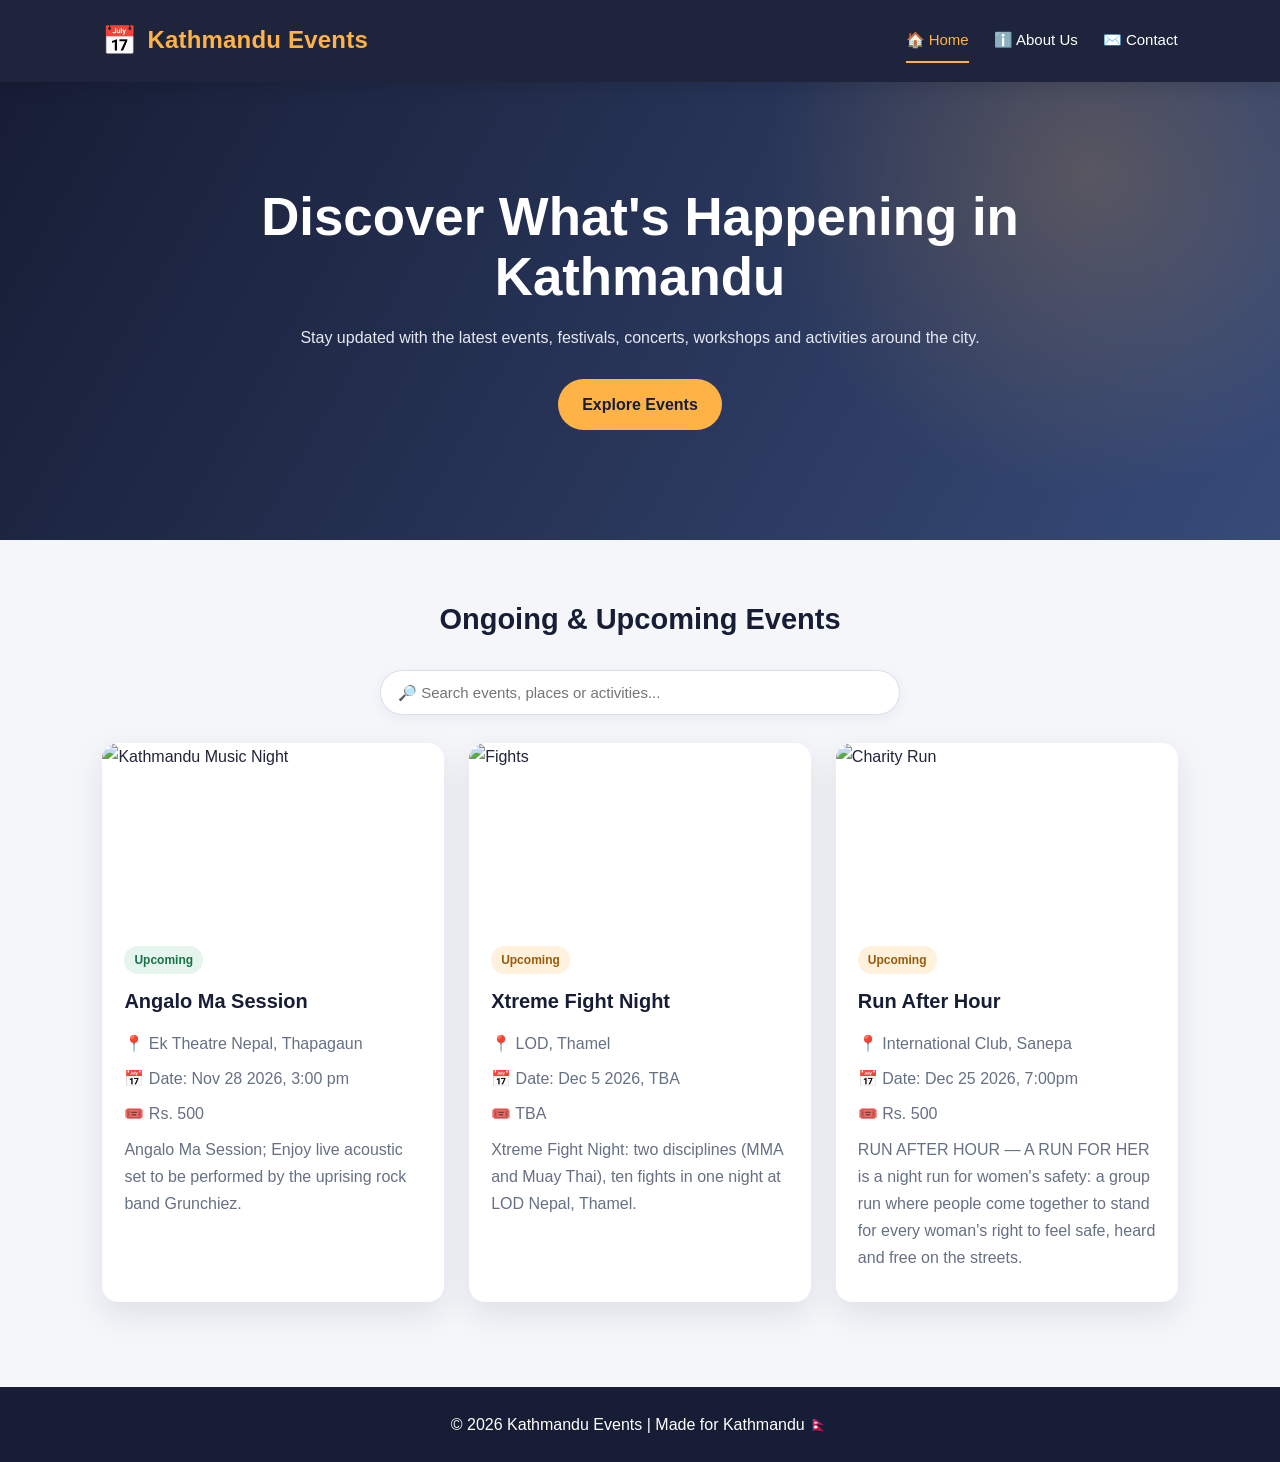
==== index.html @ 29930930 "Add files via upload" ====
<!DOCTYPE html>
<html lang="en">
<head>
    <meta charset="UTF-8">
    <meta name="viewport" content="width=device-width, initial-scale=1.0">
    <title>Kathmandu Events | Home</title>
    <link rel="stylesheet" href="style.css">
    <script src="js/script.js" defer></script>
</head>
<body>
<header class="header">
    <div class="logo"><span>📅</span><h1>Kathmandu Events</h1></div>
    <nav class="navbar" aria-label="Main navigation">
        <a href="SujinProject.html" class="active" aria-current="page">🏠 Home</a>
        <a href="about.html">ℹ️ About Us</a>
        <a href="contact.html">✉️ Contact</a>
    </nav>
</header>

<section class="hero" id="home">
    <h2>Discover What's Happening in Kathmandu</h2>
    <p>Stay updated with the latest events, festivals, concerts, workshops and activities around the city.</p>
    <a href="#events" class="hero-btn">Explore Events</a>
</section>

<section class="container" id="events">
    <h2 class="section-title">Ongoing &amp; Upcoming Events</h2>
    <div class="event-tools">
        <input type="search" id="eventSearch" class="event-search"
               placeholder="🔎 Search events, places or activities..." aria-label="Search events">
    </div>
    <div class="event-grid">
        <article class="event-card">
            <div class="event-image">
    <img src="Images/music.jpg"
         alt="Kathmandu Music Night">
</div>
            <div class="event-info">
                <span class="tag">Upcoming</span>
                <h3>Angalo Ma Session</h3>
                <p>📍 Ek Theatre Nepal, Thapagaun</p>
                <p>📅 Date: Nov 28 2026, 3:00 pm</p>
                <p class="event-price">🎟️ Rs. 500</p>
                <p>Angalo Ma Session; Enjoy live acoustic set to be performed by the uprising rock band Grunchiez.</p>
            </div>
        </article>
       
        <article class="event-card">
            <div class="event-image">
    <img src="Images/xtreme.jpg"
         alt="Fights">
</div>
            <div class="event-info">
                <span class="tag upcoming">Upcoming</span>
                <h3>Xtreme Fight Night</h3>
                <p>📍 LOD, Thamel</p>
                <p>📅 Date: Dec 5 2026, TBA</p>
                <p class="event-price">🎟️ TBA</p>
                <p>Xtreme Fight Night: two disciplines (MMA and Muay Thai), ten fights in one night at LOD Nepal, Thamel.</p>
            </div>
        </article>
         <article class="event-card">
            <div class="event-image">
    <img src="Images/run.jpg"
         alt="Charity Run">
</div>
            <div class="event-info">
                <span class="tag upcoming">Upcoming</span>
                <h3>Run After Hour</h3>
                <p>📍 International Club, Sanepa</p>
                <p>📅 Date: Dec 25 2026, 7:00pm</p>
                <p class="event-price">🎟️ Rs. 500</p>
                <p>RUN AFTER HOUR — A RUN FOR HER is a night run for women's safety: a group run where people come together to stand for every woman's right to feel safe, heard and free on the streets.</p>
            </div>
        </article>
    </div>
</section>
<footer><p>© 2026 Kathmandu Events | Made for Kathmandu 🇳🇵</p></footer>
</body>
</html>
---- style.css ----
/* Kathmandu Events — refreshed visual design */
:root {
    --navy: #171d35;
    --blue: #374b79;
    --gold: #ffb347;
    --ink: #20263a;
    --muted: #667085;
    --paper: #f5f6fa;
    --white: #ffffff;
    --shadow: 0 12px 32px rgba(23, 29, 53, .10);
}

* { margin: 0; padding: 0; box-sizing: border-box; }
html { scroll-behavior: smooth; }
body {
    font-family: Arial, Helvetica, sans-serif;
    background: var(--paper);
    color: var(--ink);
    line-height: 1.7;
}
a { color: inherit; }
.header {
    background: rgba(23, 29, 53, .97);
    color: var(--white);
    padding: 17px 8%;
    display: flex;
    justify-content: space-between;
    align-items: center;
    flex-wrap: wrap;
    gap: 15px;
    position: sticky;
    top: 0;
    z-index: 100;
    box-shadow: 0 4px 18px rgba(0,0,0,.12);
}
.logo { display: flex; align-items: center; gap: 10px; }
.logo span { font-size: 28px; }
.logo h1 { color: var(--gold); font-size: 24px; letter-spacing: .2px; }
.navbar { display: flex; align-items: center; flex-wrap: wrap; gap: 25px; }
.navbar a {
    color: white; text-decoration: none; font-size: 15px;
    padding: 8px 0; border-bottom: 2px solid transparent;
    transition: color .25s, border-color .25s;
}
.navbar a:hover, .navbar a.active { color: var(--gold); border-color: var(--gold); }

.hero, .page-hero {
    background:
        radial-gradient(circle at 85% 20%, rgba(255,179,71,.20), transparent 28%),
        linear-gradient(120deg, var(--navy), var(--blue));
    color: white;
    text-align: center;
}
.hero { padding: 105px 20px 110px; }
.hero h2 { max-width: 850px; margin: 0 auto 16px; font-size: clamp(2rem, 5vw, 3.3rem); line-height: 1.15; }
.hero p { max-width: 680px; margin: 0 auto 28px; color: #e7eaf3; }
.hero-btn {
    display: inline-block; background: var(--gold); color: var(--navy);
    text-decoration: none; font-weight: 700; padding: 12px 24px;
    border-radius: 999px; transition: transform .25s, box-shadow .25s;
}
.hero-btn:hover { transform: translateY(-3px); box-shadow: 0 8px 20px #0003; }
.page-hero { padding: 65px 20px; }
.page-hero h2 { font-size: clamp(2rem, 4vw, 2.7rem); margin-bottom: 6px; }
.page-hero p { color: #e7eaf3; }

.container { width: 84%; max-width: 1200px; margin: auto; padding: 55px 0; }
.section-title { text-align: center; font-size: 29px; margin-bottom: 25px; color: var(--navy); }
.event-tools { max-width: 520px; margin: 0 auto 28px; }
.event-search {
    width: 100%; padding: 13px 17px; border: 1px solid #d9deea;
    border-radius: 999px; background: white; font-size: 15px; outline: none;
    box-shadow: 0 4px 14px rgba(23,29,53,.05);
}
.event-search:focus, .contact-form input:focus, .contact-form textarea:focus {
    border-color: var(--blue); box-shadow: 0 0 0 3px rgba(55,75,121,.13);
}
.event-grid { display: grid; grid-template-columns: repeat(auto-fit, minmax(250px, 1fr)); gap: 25px; }
.event-card {
    background: white; border-radius: 16px; overflow: hidden;
    box-shadow: var(--shadow); transition: transform .28s, box-shadow .28s;
}
.event-card:hover { transform: translateY(-7px); box-shadow: 0 18px 38px rgba(23,29,53,.16); }
.event-image {
    width: 100%;
    height: 180px;
    overflow: hidden;
    border-radius: 12px 12px 0 0;
}

.event-image img {
    width: 100%;
    height: 100%;
    object-fit: cover;
    display: block;
    transition: transform 0.4s ease;
}

.event-card:hover .event-image img {
    transform: scale(1.05);
}
.event-info { padding: 22px; }
.event-info h3 { color: var(--navy); margin: 10px 0 12px; font-size: 20px; }
.event-info p { margin-bottom: 8px; color: var(--muted); }
.tag {
    display: inline-block; background: #e5f5ed; color: #167347;
    font-size: 12px; font-weight: 700; padding: 4px 10px; border-radius: 999px;
}
.tag.upcoming { background: #fff1db; color: #9a5b08; }
.no-results { grid-column: 1 / -1; text-align: center; color: var(--muted); padding: 25px; }

.about-content { max-width: 900px; }
.about-content h2 { margin: 24px 0 9px; color: var(--navy); }
.about-content p { color: #555f73; text-align: justify; }
.about-content h2:first-child { margin-top: 0; }
.contact-content { max-width: 760px; }
.contact-content > h2 { color: var(--navy); margin: 18px 0 8px; }
.contact-content > p { color: var(--muted); }
.contact-details {
    background: white; padding: 18px 22px; margin: 22px 0 30px;
    border-left: 4px solid var(--gold); border-radius: 10px; box-shadow: var(--shadow);
}
.contact-details p { margin: 5px 0; }
.contact-form {
    display: flex; flex-direction: column; gap: 10px;
    background: white; padding: 26px; border-radius: 16px; box-shadow: var(--shadow);
    margin-top: 14px;
}
.contact-form label { font-weight: 700; color: var(--navy); margin-top: 5px; }
.contact-form input, .contact-form textarea {
    width: 100%; padding: 13px 14px; border: 1px solid #d9deea;
    border-radius: 8px; font: inherit; resize: vertical; outline: none;
    transition: border-color .2s, box-shadow .2s;
}
.contact-form button {
    background: var(--navy); color: white; padding: 14px;
    border: 0; border-radius: 8px; font-size: 15px; font-weight: 700;
    cursor: pointer; margin-top: 8px; transition: background .2s, transform .2s;
}
.contact-form button:hover { background: var(--blue); transform: translateY(-2px); }
.form-status { min-height: 24px; color: #167347; font-weight: 700; }
footer { background: var(--navy); color: white; text-align: center; padding: 24px; margin-top: 30px; }
.back-to-top {
    position: fixed; right: 22px; bottom: 22px; width: 44px; height: 44px;
    border: 0; border-radius: 50%; background: var(--gold); color: var(--navy);
    font-size: 20px; font-weight: bold; cursor: pointer; box-shadow: 0 5px 18px #0003;
    opacity: 0; visibility: hidden; transform: translateY(10px);
    transition: .25s; z-index: 90;
}
.back-to-top.visible { opacity: 1; visibility: visible; transform: translateY(0); }
.reveal { opacity: 0; transform: translateY(18px); transition: opacity .65s ease, transform .65s ease; }
.reveal.visible { opacity: 1; transform: translateY(0); }

@media (prefers-reduced-motion: reduce) {
    *, *::before, *::after { scroll-behavior: auto !important; transition-duration: .01ms !important; animation-duration: .01ms !important; }
    .reveal { opacity: 1; transform: none; }
}
@media (max-width: 768px) {
    .header { flex-direction: column; text-align: center; padding: 16px 5%; }
    .navbar { justify-content: center; gap: 17px; }
    .hero { padding: 78px 20px; }
    .container { width: 90%; }
}
@media (max-width: 480px) {
    .logo h1 { font-size: 20px; }
    .navbar { gap: 12px; }
    .navbar a { font-size: 13px; }
    .contact-form { padding: 19px; }
}
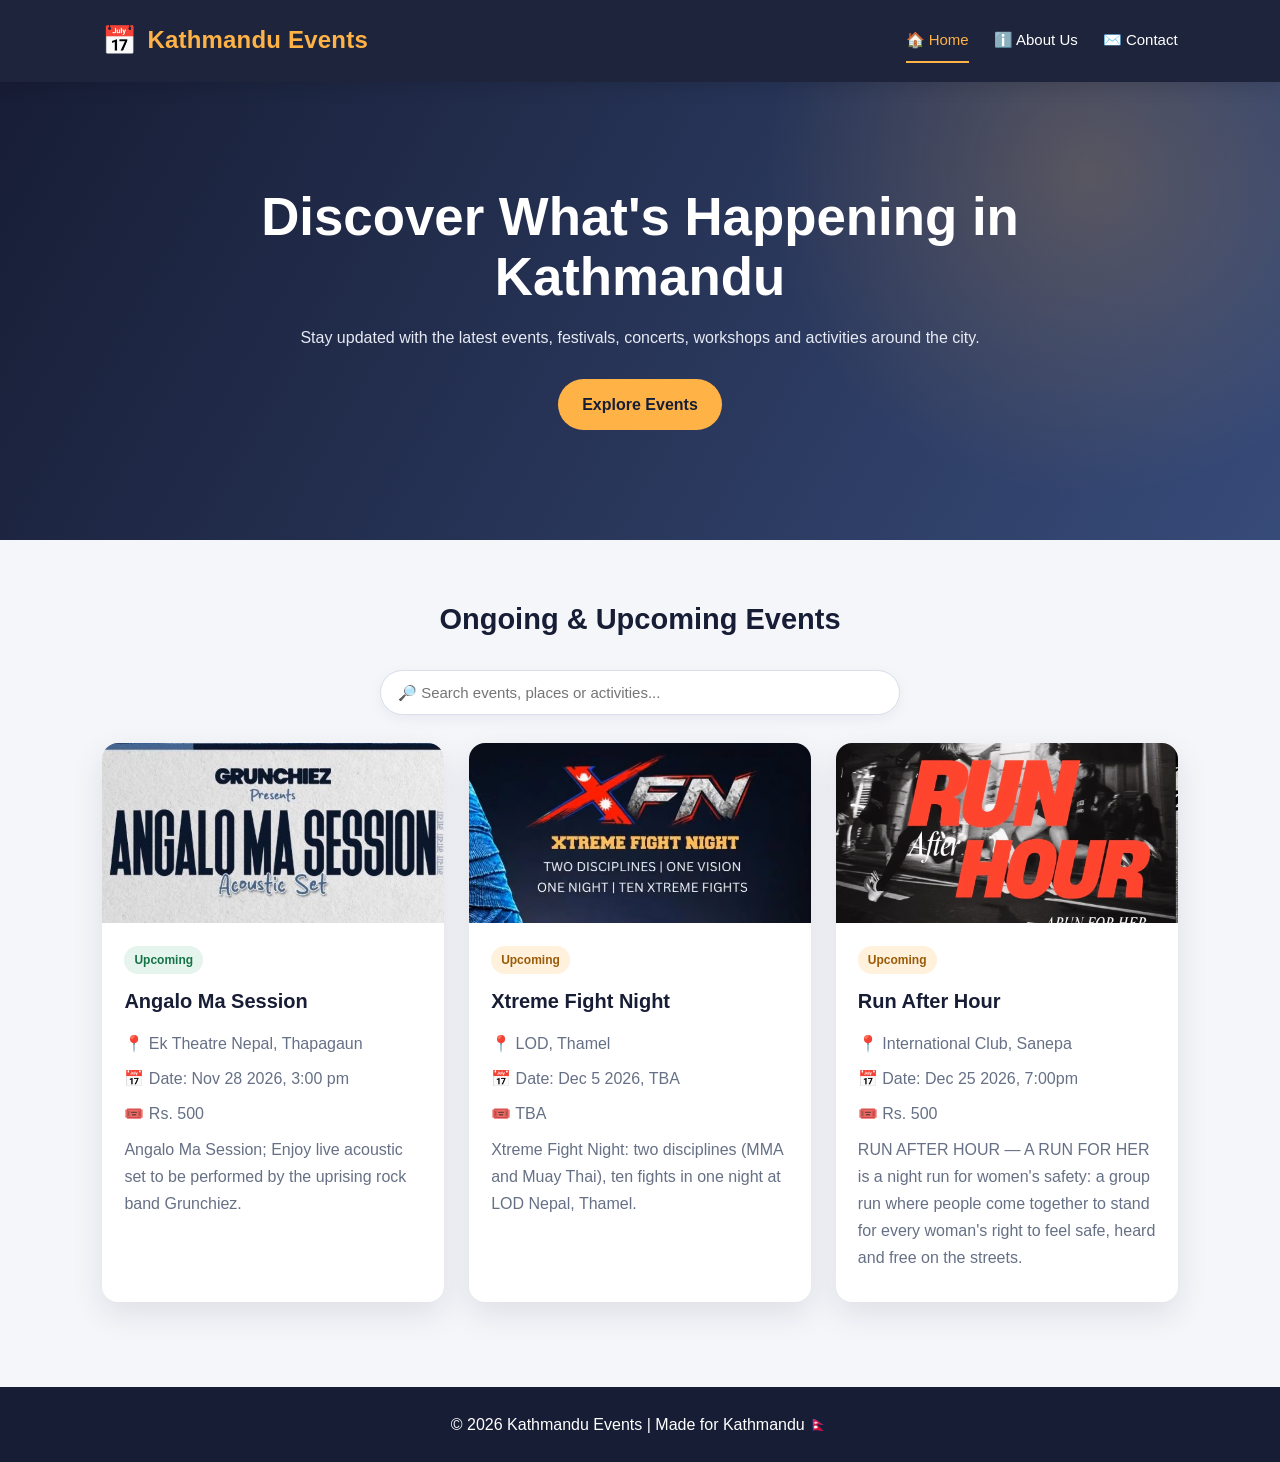
==== commit 64ce36e5: "Add files via upload" ====
--- a/index.html
+++ b/index.html
@@ -11,7 +11,7 @@
 <header class="header">
     <div class="logo"><span>📅</span><h1>Kathmandu Events</h1></div>
     <nav class="navbar" aria-label="Main navigation">
-        <a href="SujinProject.html" class="active" aria-current="page">🏠 Home</a>
+        <a href="index.html" class="active" aria-current="page">🏠 Home</a>
         <a href="about.html">ℹ️ About Us</a>
         <a href="contact.html">✉️ Contact</a>
     </nav>
@@ -32,7 +32,7 @@
     <div class="event-grid">
         <article class="event-card">
             <div class="event-image">
-    <img src="Images/music.jpg"
+    <img src="music.jpg"
          alt="Kathmandu Music Night">
 </div>
             <div class="event-info">
@@ -47,7 +47,7 @@
        
         <article class="event-card">
             <div class="event-image">
-    <img src="Images/xtreme.jpg"
+    <img src="xtreme.jpg"
          alt="Fights">
 </div>
             <div class="event-info">
@@ -61,7 +61,7 @@
         </article>
          <article class="event-card">
             <div class="event-image">
-    <img src="Images/run.jpg"
+    <img src="run.jpg"
          alt="Charity Run">
 </div>
             <div class="event-info">
